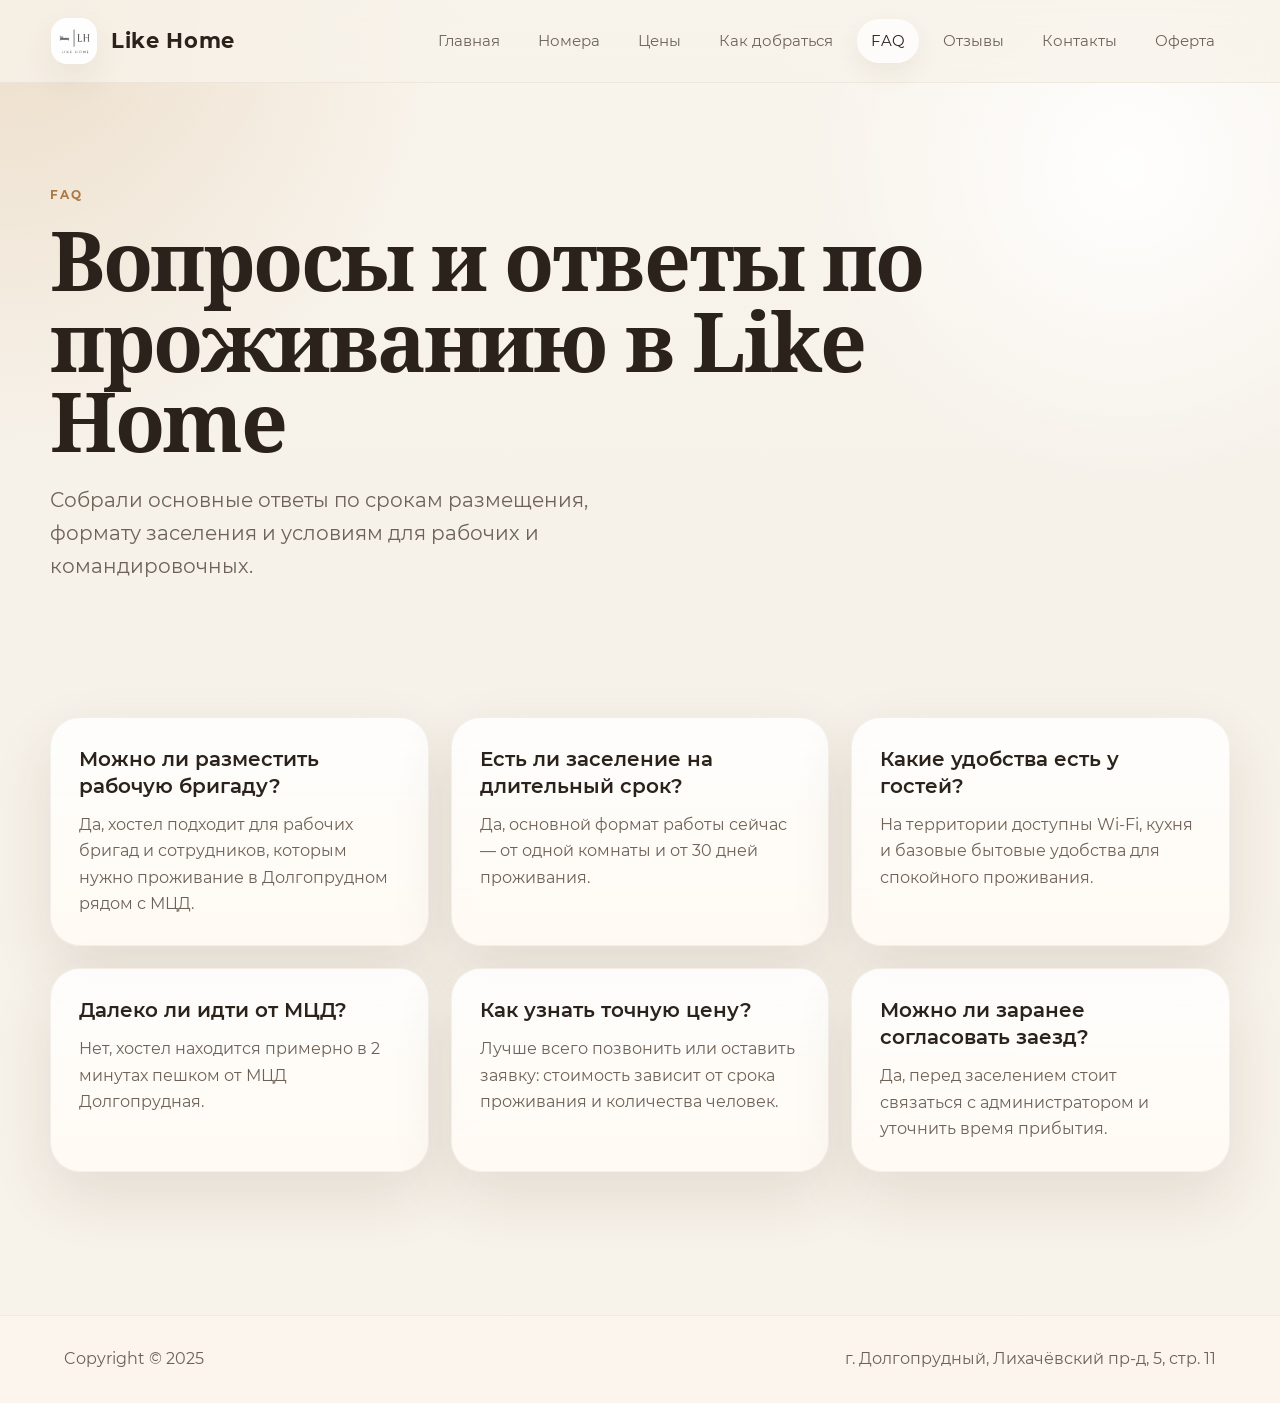
==== faq.html @ 90c12bbb "Improve Like Home site structure and SEO pages" ====
<!doctype html>
<html lang="ru">
<head>
  <meta charset="utf-8">
  <meta name="viewport" content="width=device-width, initial-scale=1">
  <title>FAQ хостела Like Home | Заезд, сроки, условия</title>
  <meta name="description" content="Частые вопросы о хостеле Like Home в Долгопрудном: сроки проживания, рабочие бригады, условия заселения, транспорт и связь с администратором.">
  <meta name="robots" content="index, follow">
  <link rel="canonical" href="https://pizko.github.io/likehome/faq.html">
  <link rel="icon" href="favicon.png" type="image/png">
  <link rel="stylesheet" href="dark-site.css">
  <link rel="stylesheet" href="booking.css">
  <script type="application/ld+json">
  {
    "@context": "https://schema.org",
    "@type": "FAQPage",
    "mainEntity": [
      {
        "@type": "Question",
        "name": "Можно ли заселиться рабочей бригадой?",
        "acceptedAnswer": {
          "@type": "Answer",
          "text": "Да, хостел подходит для размещения рабочих бригад и сотрудников на длительный срок."
        }
      },
      {
        "@type": "Question",
        "name": "Есть ли проживание от 30 дней?",
        "acceptedAnswer": {
          "@type": "Answer",
          "text": "Да, сейчас основной формат работы — заселение от одной комнаты и от 30 дней."
        }
      },
      {
        "@type": "Question",
        "name": "Как далеко хостел от МЦД?",
        "acceptedAnswer": {
          "@type": "Answer",
          "text": "От МЦД Долгопрудная до хостела можно дойти примерно за 2 минуты."
        }
      }
    ]
  }
  </script>
</head>
<body>
  <header class="site-header">
    <a class="brand" href="index.html">
      <img src="like-home-little.png" alt="Like Home">
      <span>Like Home</span>
    </a>
    <nav class="site-nav" aria-label="Основное меню">
      <a href="index.html">Главная</a>
      <a href="rooms.html">Номера</a>
      <a href="prices.html">Цены</a>
      <a href="how-to-get.html">Как добраться</a>
      <a href="faq.html" aria-current="page">FAQ</a>
      <a href="otzyvy-o-nas.html">Отзывы</a>
      <a href="kontakty.html">Контакты</a>
      <a href="oferta.html">Оферта</a>
    </nav>
  </header>

  <main>
    <section class="page-hero">
      <p class="eyebrow">FAQ</p>
      <h1>Вопросы и ответы по проживанию в Like Home</h1>
      <p class="hero__lead">Собрали основные ответы по срокам размещения, формату заселения и условиям для рабочих и командировочных.</p>
    </section>

    <section class="section faq-list">
      <article class="faq-item">
        <h3>Можно ли разместить рабочую бригаду?</h3>
        <p>Да, хостел подходит для рабочих бригад и сотрудников, которым нужно проживание в Долгопрудном рядом с МЦД.</p>
      </article>
      <article class="faq-item">
        <h3>Есть ли заселение на длительный срок?</h3>
        <p>Да, основной формат работы сейчас — от одной комнаты и от 30 дней проживания.</p>
      </article>
      <article class="faq-item">
        <h3>Какие удобства есть у гостей?</h3>
        <p>На территории доступны Wi-Fi, кухня и базовые бытовые удобства для спокойного проживания.</p>
      </article>
      <article class="faq-item">
        <h3>Далеко ли идти от МЦД?</h3>
        <p>Нет, хостел находится примерно в 2 минутах пешком от МЦД Долгопрудная.</p>
      </article>
      <article class="faq-item">
        <h3>Как узнать точную цену?</h3>
        <p>Лучше всего позвонить или оставить заявку: стоимость зависит от срока проживания и количества человек.</p>
      </article>
      <article class="faq-item">
        <h3>Можно ли заранее согласовать заезд?</h3>
        <p>Да, перед заселением стоит связаться с администратором и уточнить время прибытия.</p>
      </article>
    </section>
  </main>

  <footer class="site-footer">
    <div>Copyright © 2025</div>
    <div>г. Долгопрудный, Лихачёвский пр-д, 5, стр. 11</div>
  </footer>
  <script src="booking.js"></script>
</body>
</html>
---- dark-site.css ----
@import url("fonts.css");

:root {
  --bg: #f6f1e9;
  --bg-soft: #fbf8f3;
  --panel: rgba(255, 252, 247, 0.88);
  --panel-strong: #fffdf9;
  --text: #2b221c;
  --muted: #6e6258;
  --line: rgba(114, 92, 74, 0.12);
  --accent: #aa7a44;
  --accent-deep: #7a5430;
  --accent-soft: #e8d6be;
  --shadow: 0 24px 60px rgba(91, 67, 43, 0.12);
  --shadow-soft: 0 16px 34px rgba(91, 67, 43, 0.08);
}

* {
  box-sizing: border-box;
}

html {
  scroll-behavior: smooth;
}

body {
  margin: 0;
  color: var(--text);
  background:
    radial-gradient(circle at top left, rgba(232, 214, 190, 0.75), transparent 28rem),
    radial-gradient(circle at 88% 12%, rgba(255, 255, 255, 0.95), transparent 20rem),
    linear-gradient(180deg, #f9f4ec 0%, #f6f1e9 36%, #f7f2ea 100%);
  font-family: "Montserrat", "Open Sans", Arial, sans-serif;
  line-height: 1.65;
  letter-spacing: 0;
}

img {
  max-width: 100%;
  display: block;
}

a {
  color: var(--accent-deep);
  text-decoration: none;
}

a:hover {
  color: var(--accent);
}

.site-header {
  position: sticky;
  top: 0;
  z-index: 10;
  display: flex;
  align-items: center;
  justify-content: space-between;
  gap: 24px;
  padding: 18px clamp(18px, 4vw, 58px);
  border-bottom: 1px solid rgba(114, 92, 74, 0.08);
  background: rgba(248, 243, 234, 0.8);
  backdrop-filter: blur(18px);
}

.brand {
  display: inline-flex;
  align-items: center;
  gap: 14px;
  color: var(--text);
  font-weight: 700;
  font-size: 21px;
  letter-spacing: 0.03em;
}

.brand img {
  width: 46px;
  height: 46px;
  object-fit: contain;
  border-radius: 16px;
  background: rgba(255, 255, 255, 0.92);
  padding: 6px;
  box-shadow: var(--shadow-soft);
}

.site-nav {
  display: flex;
  align-items: center;
  gap: 10px;
  flex-wrap: wrap;
  justify-content: flex-end;
}

.site-nav a {
  color: var(--muted);
  padding: 10px 14px;
  border-radius: 999px;
  font-size: 15px;
  transition: color 0.2s ease, background-color 0.2s ease, box-shadow 0.2s ease;
}

.site-nav a:hover,
.site-nav a[aria-current="page"] {
  color: var(--text);
  background: rgba(255, 255, 255, 0.72);
  box-shadow: 0 10px 24px rgba(101, 74, 46, 0.08);
}

.hero {
  min-height: 78vh;
  display: grid;
  grid-template-columns: minmax(0, 1fr) minmax(320px, 0.82fr);
  gap: clamp(30px, 5vw, 76px);
  align-items: center;
  padding: clamp(44px, 7vw, 112px) clamp(18px, 5vw, 72px) 58px;
}

.hero__content {
  max-width: 720px;
}

.eyebrow {
  margin: 0 0 14px;
  color: var(--accent);
  font-size: 12px;
  font-weight: 700;
  text-transform: uppercase;
  letter-spacing: 0.18em;
}

h1,
h2,
h3,
p {
  margin-top: 0;
}

h1,
h2 {
  font-family: "Noto Serif", Georgia, serif;
  font-weight: 700;
}

h1 {
  margin-bottom: 24px;
  font-size: clamp(42px, 6.8vw, 82px);
  line-height: 0.98;
  letter-spacing: -0.03em;
}

h2 {
  margin-bottom: 18px;
  font-size: clamp(31px, 4vw, 54px);
  line-height: 1.08;
  letter-spacing: -0.025em;
}

h3 {
  font-size: 20px;
  line-height: 1.35;
  font-weight: 600;
}

.hero__lead,
.about__text,
.review p,
.contact-card p {
  color: var(--muted);
}

.hero__lead {
  max-width: 590px;
  font-size: 20px;
}

.hero__actions {
  display: flex;
  flex-wrap: wrap;
  gap: 14px;
  margin-top: 34px;
}

.button {
  display: inline-flex;
  align-items: center;
  justify-content: center;
  min-height: 52px;
  padding: 14px 22px;
  border: 1px solid rgba(122, 84, 48, 0.16);
  border-radius: 999px;
  font-weight: 700;
  transition: transform 0.2s ease, box-shadow 0.2s ease, background-color 0.2s ease;
}

.button:hover {
  transform: translateY(-1px);
}

.button--primary {
  color: #fffaf4;
  background: linear-gradient(135deg, #8f643a, #bb8a53);
  box-shadow: 0 16px 38px rgba(143, 100, 58, 0.24);
}

.button--ghost {
  color: var(--text);
  background: rgba(255, 255, 255, 0.74);
  box-shadow: var(--shadow-soft);
}

.hero__photo {
  position: relative;
}

.hero__photo::before {
  content: "";
  position: absolute;
  inset: auto 10% -28px -8%;
  height: 76%;
  border-radius: 32px;
  background: linear-gradient(135deg, rgba(232, 214, 190, 0.95), rgba(255, 255, 255, 0.2));
  z-index: 0;
}

.hero__photo img {
  position: relative;
  z-index: 1;
  width: 100%;
  aspect-ratio: 4 / 5;
  object-fit: cover;
  border-radius: 34px;
  box-shadow: 0 30px 70px rgba(91, 67, 43, 0.18);
}

.section,
.page-hero {
  width: min(1180px, calc(100% - 36px));
  margin: 0 auto;
}

.section {
  padding: clamp(50px, 7vw, 92px) 0;
}

.page-hero {
  padding: clamp(48px, 8vw, 110px) 0 24px;
}

.section__head {
  max-width: 760px;
  margin-bottom: 34px;
}

.benefits,
.rooms,
.reviews,
.contacts-grid,
.info-grid,
.faq-list,
.price-grid,
.steps-grid {
  display: grid;
  grid-template-columns: repeat(3, minmax(0, 1fr));
  gap: 22px;
}

.info-grid--two,
.price-grid--two,
.steps-grid--two {
  grid-template-columns: repeat(2, minmax(0, 1fr));
}

.benefit,
.room,
.review,
.contact-card,
.offer-card,
.info-card,
.price-card,
.step-card,
.faq-item,
.cta-panel {
  border: 1px solid rgba(114, 92, 74, 0.08);
  border-radius: 30px;
  background: linear-gradient(180deg, rgba(255, 255, 255, 0.86), rgba(255, 250, 243, 0.96));
  box-shadow: var(--shadow);
}

.benefit {
  padding: 30px;
}

.benefit img {
  width: 58px;
  height: 58px;
  object-fit: contain;
  margin-bottom: 22px;
  filter: drop-shadow(0 10px 20px rgba(170, 122, 68, 0.16));
}

.room {
  overflow: hidden;
}

.room img {
  width: 100%;
  aspect-ratio: 4 / 3;
  object-fit: cover;
}

.room h3 {
  padding: 22px 24px 26px;
}

.about {
  display: grid;
  grid-template-columns: minmax(0, 0.82fr) minmax(0, 1fr);
  gap: 48px;
  padding: clamp(34px, 5vw, 48px);
  border-radius: 34px;
  background: linear-gradient(135deg, rgba(255, 255, 255, 0.7), rgba(241, 231, 217, 0.75));
  box-shadow: var(--shadow);
}

.about__text {
  font-size: 18px;
}

.review {
  padding: 30px;
}

.review strong {
  display: inline-block;
  margin-top: 8px;
  color: var(--text);
}

.info-card,
.price-card,
.step-card,
.faq-item {
  padding: 28px;
}

.info-card ul,
.price-card ul,
.step-card ul,
.faq-item ul,
.about__text ul {
  margin: 0;
  padding-left: 18px;
  color: var(--muted);
}

.info-card li,
.price-card li,
.step-card li,
.faq-item li,
.about__text li {
  margin-bottom: 10px;
}

.price-card__value {
  display: inline-block;
  margin-bottom: 14px;
  color: var(--accent-deep);
  font-size: 30px;
  font-weight: 700;
  line-height: 1;
}

.price-card__hint,
.muted-note {
  color: var(--muted);
  font-size: 14px;
}

.route-hero {
  display: grid;
  grid-template-columns: minmax(0, 1fr) minmax(300px, 0.78fr);
  gap: 28px;
  align-items: start;
}

.route-hero .map-shell {
  min-height: 100%;
}

.faq-item h3,
.info-card h3,
.price-card h3,
.step-card h3 {
  margin-bottom: 12px;
}

.faq-item p,
.info-card p,
.price-card p,
.step-card p {
  margin-bottom: 0;
  color: var(--muted);
}

.cta-panel {
  display: grid;
  grid-template-columns: minmax(0, 1fr) auto;
  gap: 24px;
  align-items: center;
  padding: 34px;
}

.cta-panel__actions {
  display: flex;
  gap: 14px;
  flex-wrap: wrap;
}

.section-link {
  display: inline-flex;
  align-items: center;
  gap: 8px;
  margin-top: 12px;
  font-weight: 700;
}

.reviews--page {
  grid-template-columns: repeat(2, minmax(0, 1fr));
}

.page-hero h1 {
  max-width: 900px;
}

.contacts-grid {
  grid-template-columns: repeat(2, minmax(0, 1fr));
}

.contact-card {
  padding: 30px;
}

.map-shell {
  overflow: hidden;
  border: 1px solid rgba(114, 92, 74, 0.08);
  border-radius: 34px;
  box-shadow: var(--shadow);
}

.map-shell iframe {
  display: block;
  width: 100%;
  height: 430px;
  border: 0;
  filter: sepia(0.12) saturate(0.9) brightness(1.03);
}

.offer-card {
  display: grid;
  grid-template-columns: 220px minmax(0, 1fr);
  gap: 34px;
  align-items: center;
  padding: 34px;
}

.offer-card img {
  background: rgba(255, 255, 255, 0.92);
  border-radius: 24px;
  padding: 30px;
}

.site-footer {
  display: flex;
  justify-content: space-between;
  gap: 18px;
  flex-wrap: wrap;
  margin-top: 54px;
  padding: 30px clamp(18px, 5vw, 72px);
  color: var(--muted);
  border-top: 1px solid rgba(114, 92, 74, 0.08);
  background: rgba(255, 248, 240, 0.58);
}

@media (max-width: 900px) {
  .hero,
  .about,
  .offer-card,
  .route-hero,
  .cta-panel {
    grid-template-columns: 1fr;
  }

  .site-header {
    display: grid;
  }

  .site-nav {
    justify-content: flex-start;
  }

  .benefits,
  .rooms,
  .reviews,
  .reviews--page,
  .contacts-grid,
  .info-grid,
  .faq-list,
  .price-grid,
  .steps-grid,
  .info-grid--two,
  .price-grid--two,
  .steps-grid--two {
    grid-template-columns: 1fr;
  }

  .hero {
    min-height: auto;
  }

  .hero__photo img {
    aspect-ratio: 16 / 10;
  }
}

@media (max-width: 560px) {
  .site-nav a {
    padding: 8px 10px;
    font-size: 14px;
  }

  h1 {
    font-size: 40px;
  }

  .hero__lead {
    font-size: 18px;
  }

  .button {
    width: 100%;
  }

  .benefit,
  .review,
  .contact-card,
  .about,
  .info-card,
  .price-card,
  .step-card,
  .faq-item,
  .cta-panel {
    border-radius: 24px;
  }
}
---- booking.css ----
.lh-overlay {
  position: fixed;
  inset: 0;
  background: rgba(0,0,0,.6);
  display: none;
  align-items: center;
  justify-content: center;
  padding: 16px;
  z-index: 99999;
}
.lh-overlay.is-open { display: flex; }

.lh-modal {
  width: min(520px, 100%);
  background: #fff;
  border-radius: 14px;
  padding: 16px;
  box-shadow: 0 20px 60px rgba(0,0,0,.35);
}

.lh-modal__header {
  display: flex;
  align-items: center;
  justify-content: space-between;
  gap: 12px;
  margin-bottom: 10px;
}

.lh-modal__title { font-size: 20px; font-weight: 700; }
.lh-modal__close {
  border: none;
  background: transparent;
  font-size: 28px;
  line-height: 1;
  cursor: pointer;
}

.lh-form { display: grid; gap: 12px; }
.lh-field { display: grid; gap: 6px; }
.lh-field > span { font-size: 14px; opacity: .9; }

.lh-field input {
  height: 42px;
  padding: 0 12px;
  border: 1px solid #ddd;
  border-radius: 10px;
  outline: none;
}
.lh-field input:focus { border-color: #999; }

.lh-row {
  display: grid;
  grid-template-columns: 1fr 1fr;
  gap: 12px;
}
@media (max-width: 480px) {
  .lh-row { grid-template-columns: 1fr; }
}

.lh-btn {
  height: 44px;
  border: none;
  border-radius: 12px;
  cursor: pointer;
  font-weight: 700;
}

.lh-msg { font-size: 14px; }
.lh-msg.ok { color: #0a7a22; }
.lh-msg.err { color: #b00020; }

.lh-honey { display: none !important; }
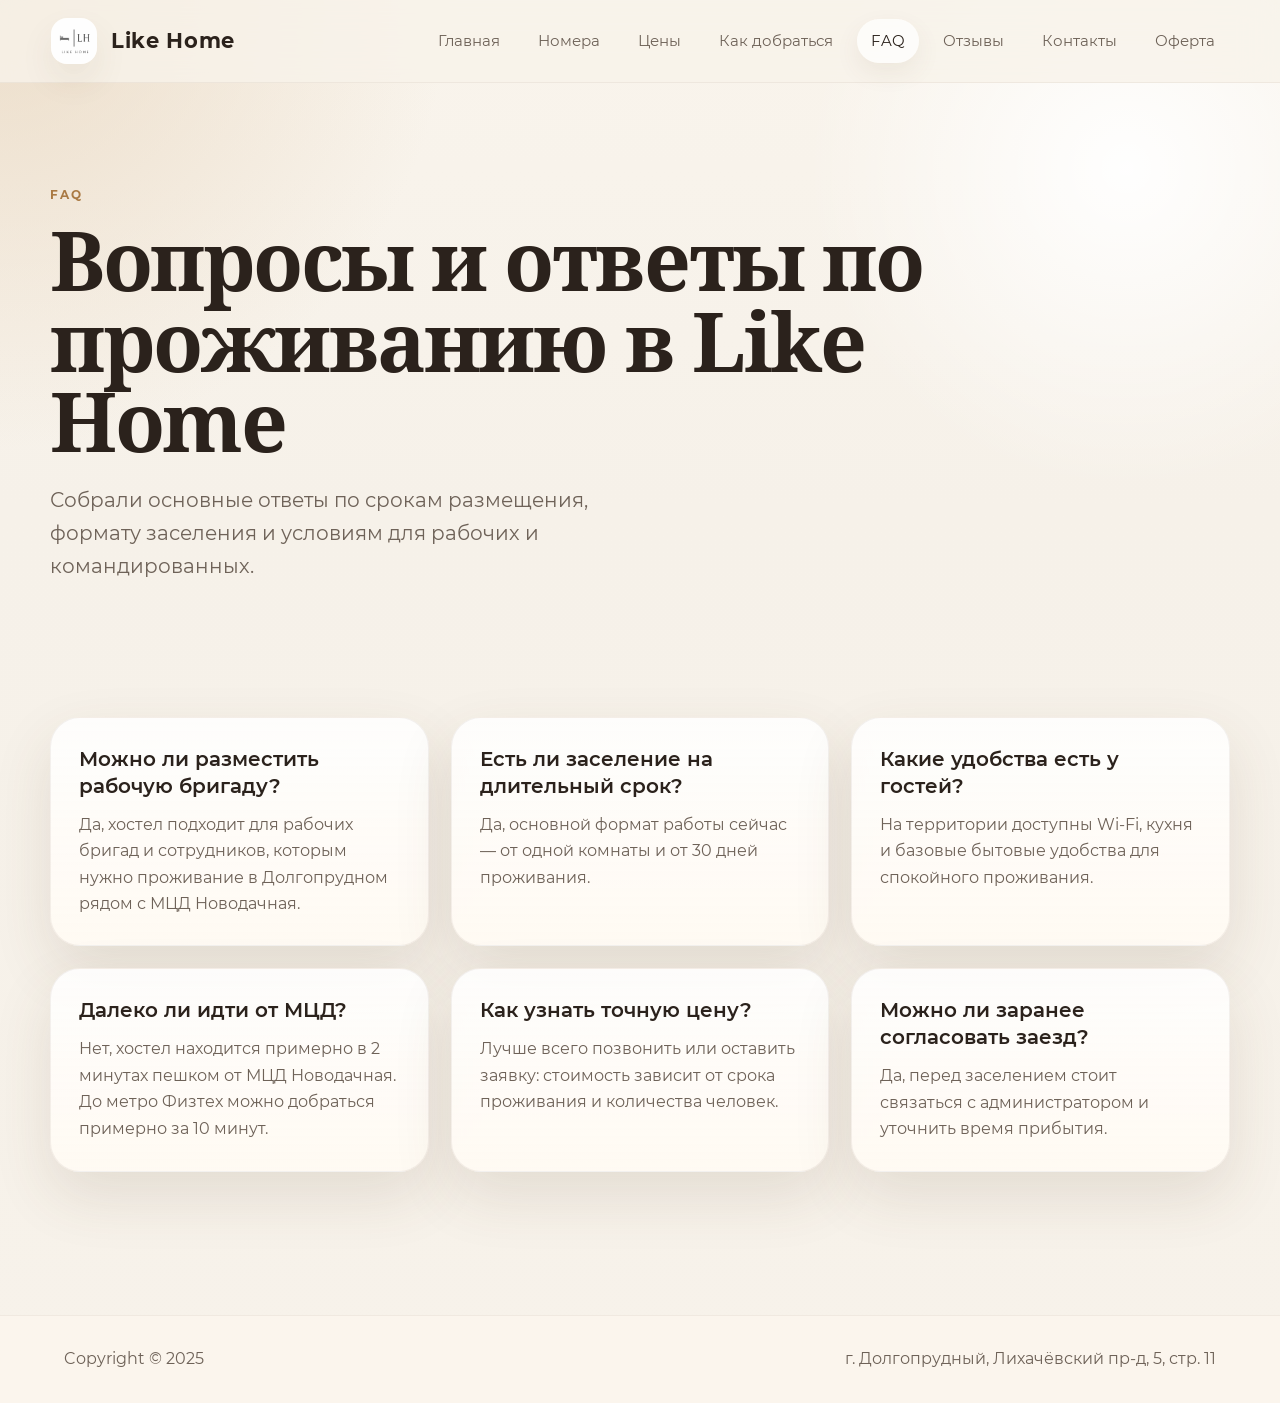
==== commit 2f28d440: "Fix wording and transport details" ====
--- a/faq.html
+++ b/faq.html
@@ -36,7 +36,7 @@
         "name": "Как далеко хостел от МЦД?",
         "acceptedAnswer": {
           "@type": "Answer",
-          "text": "От МЦД Долгопрудная до хостела можно дойти примерно за 2 минуты."
+          "text": "От МЦД Новодачная до хостела можно дойти примерно за 2 минуты."
         }
       }
     ]
@@ -65,13 +65,13 @@
     <section class="page-hero">
       <p class="eyebrow">FAQ</p>
       <h1>Вопросы и ответы по проживанию в Like Home</h1>
-      <p class="hero__lead">Собрали основные ответы по срокам размещения, формату заселения и условиям для рабочих и командировочных.</p>
+      <p class="hero__lead">Собрали основные ответы по срокам размещения, формату заселения и условиям для рабочих и командированных.</p>
     </section>
 
     <section class="section faq-list">
       <article class="faq-item">
         <h3>Можно ли разместить рабочую бригаду?</h3>
-        <p>Да, хостел подходит для рабочих бригад и сотрудников, которым нужно проживание в Долгопрудном рядом с МЦД.</p>
+        <p>Да, хостел подходит для рабочих бригад и сотрудников, которым нужно проживание в Долгопрудном рядом с МЦД Новодачная.</p>
       </article>
       <article class="faq-item">
         <h3>Есть ли заселение на длительный срок?</h3>
@@ -83,7 +83,7 @@
       </article>
       <article class="faq-item">
         <h3>Далеко ли идти от МЦД?</h3>
-        <p>Нет, хостел находится примерно в 2 минутах пешком от МЦД Долгопрудная.</p>
+        <p>Нет, хостел находится примерно в 2 минутах пешком от МЦД Новодачная. До метро Физтех можно добраться примерно за 10 минут.</p>
       </article>
       <article class="faq-item">
         <h3>Как узнать точную цену?</h3>
